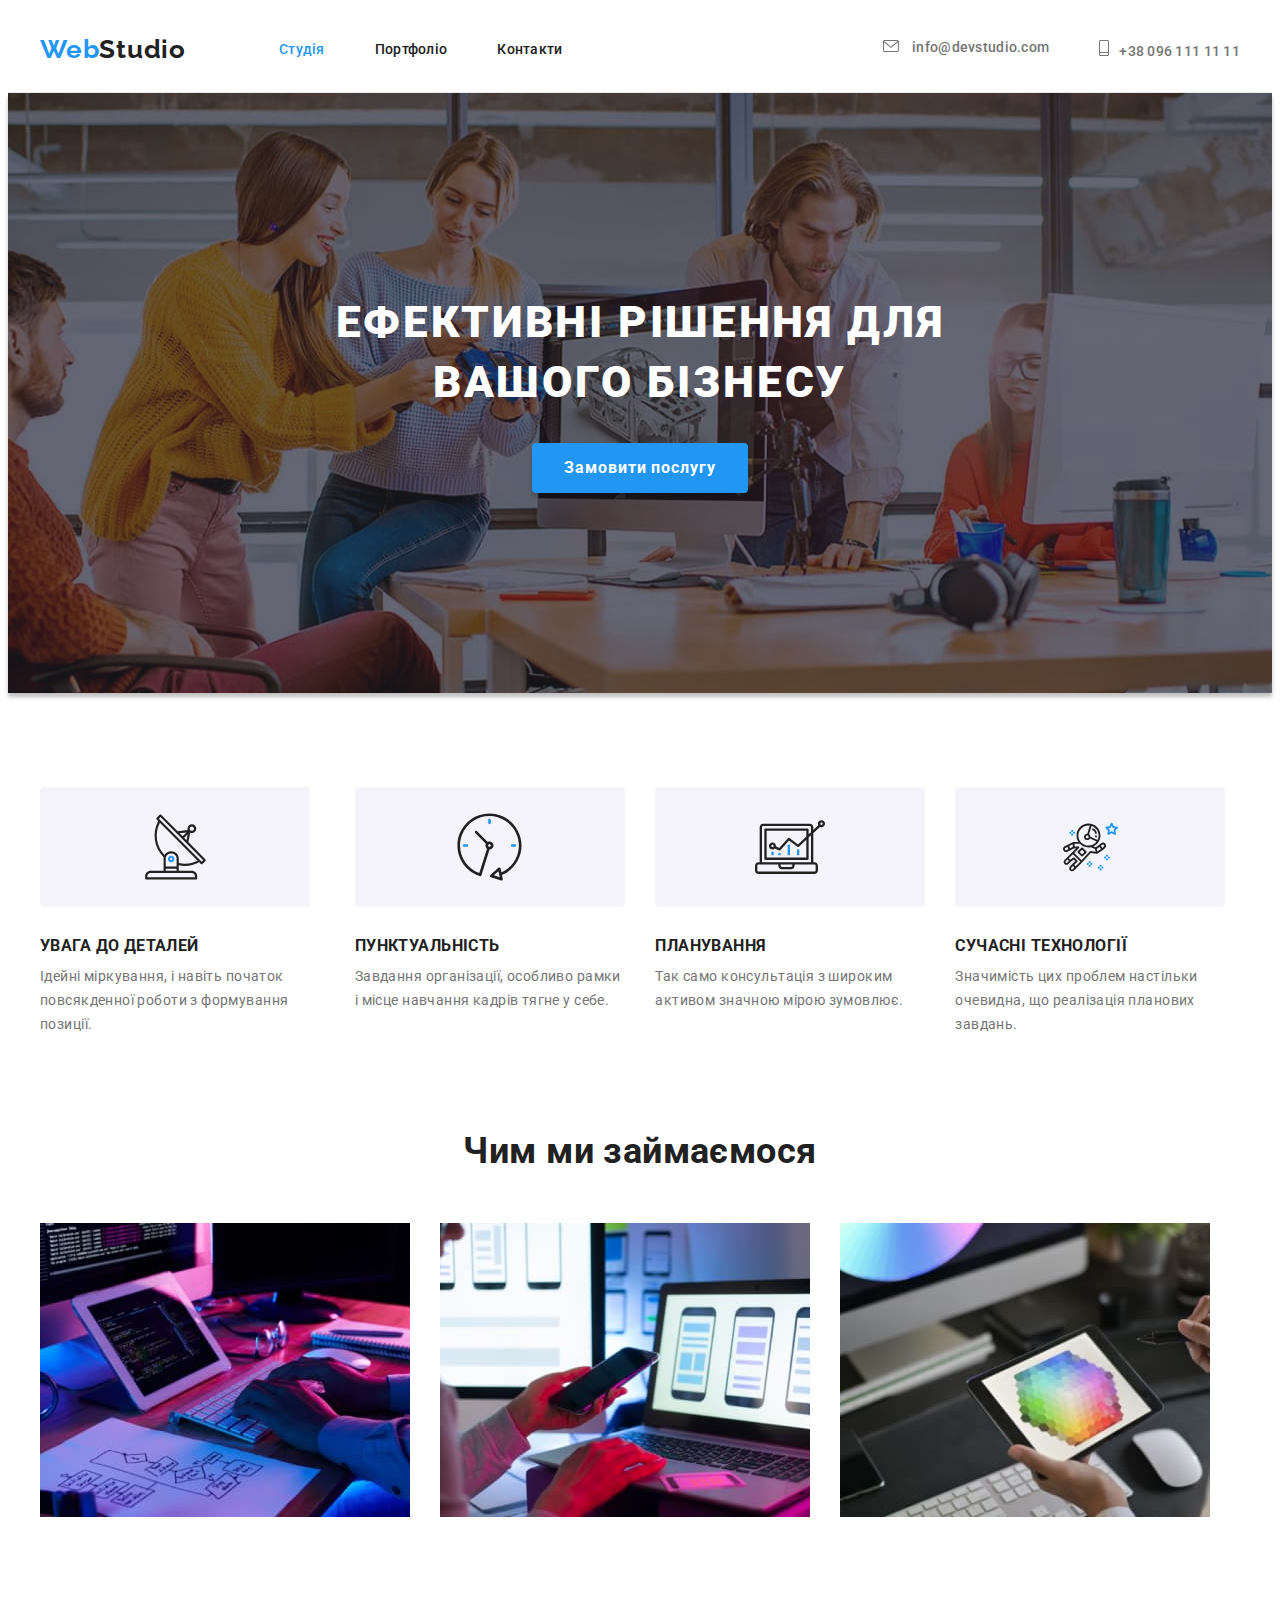
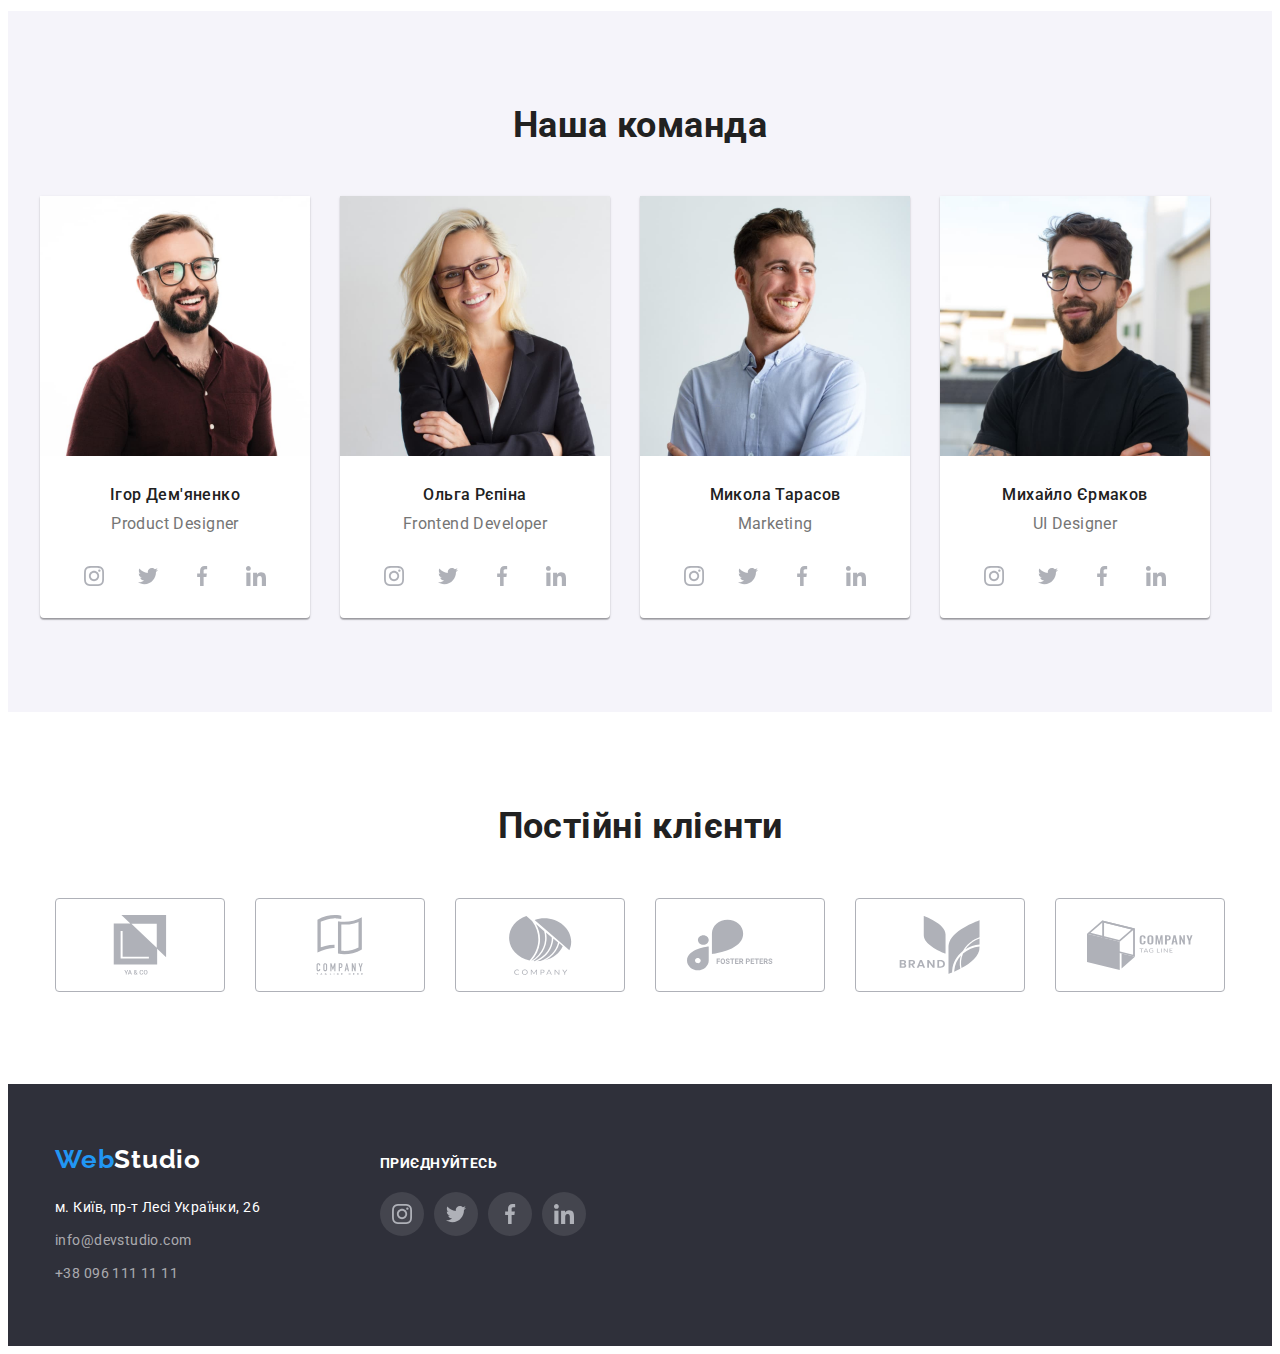
==== index.html @ 36c9669b "moved 04" ====
<!DOCTYPE html>
<html lang="uk">
<head>
    <meta charset="UTF-8">
    <meta http-equiv="X-UA-Compatible" content="IE=edge">
    <meta name="viewport" content="width=device-width, initial-scale=1.0">
    <title>WebStudio</title>
    <link rel="preconnect" href="https://fonts.googleapis.com">
    <link rel="preconnect" href="https://fonts.gstatic.com" crossorigin>
    <link href="https://fonts.googleapis.com/css2?family=Raleway:wght@700&family=Roboto:wght@400;500;700;900&display=swap" rel="stylesheet">
    <link rel="stylesheet" href="https://cdnjs.cloudflare.com/ajax/libs/modern-normalize/1.1.0/modern-normalize.min.css" integrity="sha512-wpPYUAdjBVSE4KJnH1VR1HeZfpl1ub8YT/NKx4PuQ5NmX2tKuGu6U/JRp5y+Y8XG2tV+wKQpNHVUX03MfMFn9Q==" crossorigin="anonymous" referrerpolicy="no-referrer" />
    <link rel="stylesheet" href="./css/styles.css">
</head>

<body>

    <!--Header-->
    <header class="header">
      <div class="container-header container">
     <nav class="header-nav">
       <a href="./index.html" class="header-logo link">Web<span class="header-accent">Studio</span></a>
        <ul class="header-list list">
            <li class="item"><a href="./index.html" class="header-link current link">Студія</a></li>
            <li class="item"><a href="./portfolio.html" class="header-link link">Портфоліо</a></li>
            <li class="item"><a href="./contacts.html" class="header-link link">Контакти</a></li>
        </ul>
     </nav>
     <ul class="header-contacts list">
        <li class="email-item item">
            <a href="mailto:info@devstudio.com" class="header-email link">
 <svg class="header-icon" width="16" height="12">
    <use href="./img/icons.svg#icon-envelope"></use>
 </svg> info@devstudio.com</a></li>
        <li class="tel-item item"> <a href="tel:+380961111111" class="header-tel link">
            <svg class="header-icon" width="10" height="16">
    <use href="./img/icons.svg#icon-telephone"></use>
 </svg>+38 096 111 11 11</a></li>
     </ul>
</div>
    </header>

    <main>

    <!--Section-Hero-->
    <section class="section hero-section">
            <div class="hero-box">
        <h1 class="hero-title">Ефективні рішення для вашого бізнесу</h1>
        </div>
        <button type="button" class="hero-btn">Замовити послугу</button>
    </section>

 <!--Section-About-->
        <section class="section">
            <div class="container about">
            <h2 class="visually-hidden about-name">Список</h2>
           <ul class="about-list list">
            <li class="about-item">
                <div class="about-icon"><svg class="antena-icon">
                    <use href="./img/icons.svg#icon-antenna"></use>
                </svg>
                </div>
                <h3 class="about-title">УВАГА ДО ДЕТАЛЕЙ</h3>
                  <p class="about-text">Ідейні міркування, і навіть початок повсякденної роботи з формування позиції.</p>
            </li>
            <li class="about-item">
                  <div class="about-icon"><svg class="clock-icon">
                    <use href="./img/icons.svg#icon-clock"></use>
                </svg>
                </div>
                <h3 class="about-title">ПУНКТУАЛЬНІСТЬ</h3>
                <p class="about-text">Завдання організації, особливо рамки і місце навчання кадрів тягне у себе.</p>
            </li>
            <li class="about-item">
                  <div class="about-icon"><svg class="diagram-icon">
                    <use href="./img/icons.svg#icon-diagram"></use>
                </svg>
                </div>
                <h3 class="about-title">ПЛАНУВАННЯ</h3>
                <p class="about-text">Так само консультація з широким активом значною мірою зумовлює.</p>
            </li>
            <li class="about-item">
                  <div class="about-icon"><svg class="astronaut-icon">
                    <use href="./img/icons.svg#icon-astronaut"></use>
                </svg>
                </div>
                <h3 class="about-title">СУЧАСНІ ТЕХНОЛОГІЇ</h3>
                <p class="about-text">Значимість цих проблем настільки очевидна, що реалізація планових завдань.</p>
            </li>
           </ul>
           </div>
        </section>

<!--Section-works-->
        <section class="section work-section no-padding">
            <div class="container work">
    <h2 class="work-title title">Чим ми займаємося</h2>
    <ul class="work-list list">
        <li class="work-item"><img src="./img/img1.jpg" alt="Фото 1" width="370"></li>
        <li class="work-item"><img src="./img/img2.jpg" alt="Фото 2" width="370"></li>
        <li class="work-item"><img src="./img/img3.jpg" alt="Фото 3" width="370"></li>
    </ul>
    </div>
</section>

<!--Command-->
<section class="section command-section">
    <div class="container command">
    <h2 class="command-title title">Наша команда</h2>
    <ul class="command-list list">
        <li class="command-item">
            <img class="command-img" src="./img/img_4.jpg" alt="Ігор Дем'яненко" width="270">
            <div class="command-wrap">
              <h3 class="command-name">Ігор Дем'яненко</h3>
                <p class="command-position">Product Designer</p>
                </div>
                   <ul class="command-soc-list list">
                    <li class="command-soc-item"><a href="#" class="command-soc-link link">
                        <svg width="20" height="20" class="command-soc-icons">
                        <use href="./img/icons.svg#icon-instagram-2"></use>
                        </svg>
                    </a>
                </li>
                    <li class="command-soc-item"><a href="#" class="command-soc-link link">
                      <svg width="20" height="20" class="command-soc-icons">
                      <use href="./img/icons.svg#icon-twitter"></use>
                        </svg>
                    </a>
                </li>
                    <li class="command-soc-item"><a href="#" class="command-soc-link link">
                <svg width="20" height="20" class="command-soc-icons">
                      <use href="./img/icons.svg#icon-facebook"></use>
                        </svg>
                    </a>
                </li>
                    <li class="command-soc-item"><a href="#" class="command-soc-link link">
                        <svg width="20" height="20" class="command-soc-icons">
                <use href="./img/icons.svg#icon-linkedin"></use>
                        </svg>
                    </a>
                </li>
                </ul>
        </li>
        <li class="command-item">
            <img class="command-img" src="./img/img_5.jpg" alt="Ольга Рєпіна" width="270">
            <div class="command-wrap">
              <h3 class="command-name">Ольга Рєпіна</h3>
                <p class="command-position">Frontend Developer</p>
                </div>
                <ul class="command-soc-list list">
                    <li class="command-soc-item"><a href="#" class="command-soc-link link">
                        <svg width="20" height="20" class="command-soc-icons">
                        <use href="./img/icons.svg#icon-instagram-2"></use>
                        </svg>
                    </a>
                </li>
                    <li class="command-soc-item"><a href="#" class="command-soc-link link">
                      <svg width="20" height="20" class="command-soc-icons">
                      <use href="./img/icons.svg#icon-twitter"></use>
                        </svg>
                    </a>
                </li>
                    <li class="command-soc-item"><a href="#" class="command-soc-link link">
                <svg width="20" height="20" class="command-soc-icons">
                      <use href="./img/icons.svg#icon-facebook"></use>
                        </svg>
                    </a>
                </li>
                    <li class="command-soc-item"><a href="#" class="command-soc-link link">
                        <svg width="20" height="20" class="command-soc-icons">
                <use href="./img/icons.svg#icon-linkedin"></use>
                        </svg>
                    </a>
                </li>
                </ul>
        </li>
        <li class="command-item">
            <img class="command-img" src="./img/img_6.jpg" alt="Микола Тарасов" width="270">
             <div class="command-wrap">
               <h3 class="command-name">Микола Тарасов</h3>
                 <p class="command-position">Marketing</p>
                 </div>
                    <ul class="command-soc-list list">
                    <li class="command-soc-item"><a href="#" class="command-soc-link link">
                        <svg width="20" height="20" class="command-soc-icons">
                        <use href="./img/icons.svg#icon-instagram-2"></use>
                        </svg>
                    </a>
                </li>
                    <li class="command-soc-item"><a href="#" class="command-soc-link link">
                      <svg width="20" height="20" class="command-soc-icons">
                      <use href="./img/icons.svg#icon-twitter"></use>
                        </svg>
                    </a>
                </li>
                    <li class="command-soc-item"><a href="#" class="command-soc-link link">
                <svg width="20" height="20" class="command-soc-icons">
                      <use href="./img/icons.svg#icon-facebook"></use>
                        </svg>
                    </a>
                </li>
                    <li class="command-soc-item"><a href="#" class="command-soc-link link">
                        <svg width="20" height="20" class="command-soc-icons">
                <use href="./img/icons.svg#icon-linkedin"></use>
                        </svg>
                    </a>
                </li>
                </ul>
        </li>
        <li class="command-item">
            <img class="command-img" src="./img/img_7.jpg" alt="Михайло Єрмаков" width="270">
             <div class="command-wrap">
               <h3 class="command-name">Михайло Єрмаков</h3>
                 <p class="command-position">UI Designer</p>
                </div>
                   <ul class="command-soc-list list">
                    <li class="command-soc-item"><a href="#" class="command-soc-link link">
                        <svg width="20" height="20" class="command-soc-icons">
                        <use href="./img/icons.svg#icon-instagram-2"></use>
                        </svg>
                    </a>
                </li>
                    <li class="command-soc-item"><a href="#" class="command-soc-link link">
                      <svg width="20" height="20" class="command-soc-icons">
                      <use href="./img/icons.svg#icon-twitter"></use>
                        </svg>
                    </a>
                </li>
                    <li class="command-soc-item"><a href="#" class="command-soc-link link">
                <svg width="20" height="20" class="command-soc-icons">
                      <use href="./img/icons.svg#icon-facebook"></use>
                        </svg>
                    </a>
                </li>
                    <li class="command-soc-item"><a href="#" class="command-soc-link link">
                        <svg width="20" height="20" class="command-soc-icons">
                <use href="./img/icons.svg#icon-linkedin"></use>
                        </svg>
                    </a>
                </li>
                </ul>
        </li>
    </ul>
    </div>
</section>

<!--Clients-->
<section class="section">
    <div class="container client">
<h2 class="client-title title">Постійні клієнти</h2>
<ul class="client-list list">
    <li class="client-item"><a href="#" class="client-link link">
        <svg width="106" height="60" class="client-icons">
                <use href="./img/icons.svg#icon-client1"></use>
                        </svg>
    </a>
    </li>
    <li class="client-item"><a href="#" class="client-link link">
        <svg width="106" height="60" class="client-icons">
                <use href="./img/icons.svg#icon-client2"></use>
                        </svg>
    </a>
    </li>
    <li class="client-item"><a href="#" class="client-link link">
        <svg width="106" height="60" class="client-icons">
                <use href="./img/icons.svg#icon-client3"></use>
                        </svg>
    </a>
    </li>
    <li class="client-item"><a href="#" class="client-link link">
        <svg width="106" height="60" class="client-icons">
                <use href="./img/icons.svg#icon-client4"></use>
                        </svg>
    </a>
    </li>
    <li class="client-item"><a href="#" class="client-link link">
        <svg width="106" height="60" class="client-icons">
                <use href="./img/icons.svg#icon-client5"></use>
                        </svg>
    </a>
    </li>
    <li class="client-item"><a href="#" class="client-link link">
        <svg width="106" height="60" class="client-icons">
                <use href="./img/icons.svg#icon-client6"></use>
                        </svg>
    </a>
    </li>
</ul>
</div>
</section>
    </main>

    <!---Footer-->
    <footer>
        <div class="container footer-container">
        <div class="container footer-adress">
       <a href="" class="footer-header-logo link">Web<span class="footet-header-accent">Studio</span>
    </a>
       <address class="contacts">
        <ul class="contacts-list list">
            <li class="contacts-item"><a href="https://goo.gl/maps/kqypcUHR1DSrL7YE8" rel="noopener nofollow noreferrer" class="contacts-address link list">м. Київ, пр-т Лесі Українки, 26</a></li>
            <li class="contacts-item"><a href="mailto:info@devstudio.com" class="contacts-email link">info@devstudio.com</a></li>
            <li class="contacts-item"><a href="tel:+380961111111" class="contacts-phone link">+38 096 111 11 11</a></li>
        </ul>
       </address>
       </div>
       <div class="footer-icons">
        <p class="footer-soc-text">приєднуйтесь</p>
                 <ul class="footer-soc-list list">
                    <li class="footer-soc-item"><a href="#" class="footer-soc-link link">
                        <svg width="20" height="20" class="footer-soc-icons">
                        <use href="./img/icons.svg#icon-instagram-2"></use>
                        </svg>
                    </a>
                </li>
                    <li class="footer-soc-item"><a href="#" class="footer-soc-link link">
                      <svg width="20" height="20" class="footer-soc-icons">
                      <use href="./img/icons.svg#icon-twitter"></use>
                        </svg>
                    </a>
                </li>
                    <li class="footer-soc-item"><a href="#" class="footer-soc-link link">
                <svg width="20" height="20" class="footer-soc-icons">
                      <use href="./img/icons.svg#icon-facebook"></use>
                        </svg>
                    </a>
                </li>
                    <li class="footer-soc-item"><a href="#" class="footer-soc-link link">
                        <svg width="20" height="20" class="footer-soc-icons">
                <use href="./img/icons.svg#icon-linkedin"></use>
                        </svg>
                    </a>
                </li>
                </ul>
       </div>
       </div>
    </footer>
</body>

</html>
---- css/styles.css ----
:root {
    --primary-text-color: #757575;
    --secondary-text-color: #212121;
    --main-background-color: #FFFFFF;
    --section-background-color: #F5F4FA;
    --accent-blue: #2196F3;
    --hero-background-color:#2F303A;
    --main-margin: 215px;
    --margin-between-items: 30px;
    --border-bottom: 1px solid #ECECEC;
    }

/* secondary text color 212121 */
/* primary text color 757575 */
/* main background white FFFFFF */
/* section background F5F4FA */
/* accent blue 2196F3 */
/* header + footer background 2F303A */
/* h1 FFFFFF */

p, h1, h2, h3, h4, h5, h6 {
margin: 0px;
}

ul,
ol {
margin: 0px;
padding: 0px;
}

button {
  cursor: pointer;
}
 img {
display: block;
  }

 body {
  font-family: "Roboto", sans-serif;
  background-color: var(--main-background-color);
  color: var(--primary-text-color);
  font-style: normal;
  font-weight: 400;
  font-size: 14px;
  line-height: 1.71;
  letter-spacing: 0.03em;
 }

 /*----------Universal classes-------*/

 
 section {
  padding-top: 94px;
  padding-bottom: 94px;
 }
.container {
  width: 1200px;
  margin: 0px auto;
  padding: 0 15px;
}

 /* ---- Universal -----*/
.link {
  text-decoration: none;
}

.list {
  list-style: none;
}

.visually-hidden  {
  position: absolute;
  width: 1px;
  height: 1px;
  margin: -1px;
  border: 0;
  padding: 0;
  white-space: nowrap;
  overflow: hidden;
}

/*------- HEADER -----*/
.header {
border-bottom: var(--border-bottom)
}

.container-header {
  display: flex;
  align-items: center;
}

.header-nav {
  display: flex;
  align-items: center;
}

.header-logo {
margin-right: 93px;

font-family: 'Raleway', sans-serif;
font-weight: 700;
font-size: 26px;
line-height: 1.2;
letter-spacing: 0.03em;
color: var(--accent-blue);
}

.header-list {
  display: flex;
}

.header-list .link {
display: block;
padding-top: 32px;
padding-bottom: 32px;

font-weight: 500;
line-height: 1.14;
letter-spacing: 0.02em;
color: var(--secondary-text-color);
}

.header-list .item + .item {
  margin-left: 50px;
 }

.header-contacts {
 display: flex;
 margin-left: auto;

}

.header-contacts .item + .item {
margin-left: 50px;
}
.header-contacts .link {
display: block;
padding-top: 32px;
padding-bottom: 32px;

line-height: 1.14;
letter-spacing: 0.02em;
color: var(--primary-text-color);
}

.header-accent {
  color: var(--secondary-text-color);
}

.header-list .header-link:hover,
.header-list .header-link:active,
.header-list .header-link:focus
 {
  color: var(--accent-blue);
}

.header-list .current {
  color: var(--accent-blue);
}

.header-email:hover,
.header-email:focus {
  color: var(--accent-blue);
}

.header-tel:hover,
.header-tel:focus  {
 color: var(--accent-blue);
}

.header-email,
.header-tel {
 content: "";
  justify-content: center;
  align-items: center;

  font-weight: 500;
  color: var(--primary-text-color);
}

.header-icon:hover
.header-icon:focus {
  color: var(--accent-blue);
}
.header-icon {
  display: inline-flex;
  margin-right: 10px;
  fill: currentColor;
  align-content: center;
  justify-content: center;
  align-items: center;
}


/*------HERO---------------*/
.hero-section {
padding-top: 200px;
padding-bottom: 200px;
margin-left: auto;
margin-right: auto;
text-align: center;

background-image: linear-gradient(rgba(47, 48, 58, 0.4),
 rgba(47, 48, 58, 0.4)), url(../img/hero_img.jpg);
background-repeat: no-repeat;
background-size: cover;
background-position: center;
background-color:  #C4C4C4;
box-shadow: 0px 4px 4px rgba(0, 0, 0, 0.25);
max-width: 1600px;
margin: 0 auto;
}


.hero-box {
margin-bottom: var(--margin-between-items);
}

.hero-title {
max-width: 696px;
margin: 0 auto;

font-weight: 900;
font-size: 44px;
line-height: 1.36;
letter-spacing: 0.06em;
text-transform: uppercase;
color: var(--main-background-color);
}

.hero-btn {
font-family: inherit;
font-weight: 700;
font-size: 16px;
line-height: 1.87;
letter-spacing: 0.06em;
color: var(--main-background-color);
background-color: var(--accent-blue);
box-shadow: 0px 4px 4px rgba(0, 0, 0, 0.15);
border-radius: 4px;
border: none;

padding: 10px 32px;
display:block;
margin-left: auto;
margin-right: auto;
}

.hero-btn:hover,
.hero-btn:focus
.hero-btn:active {
background: #188CE8;
}

/*-----------ABOUT-------*/

.about-list {
display: flex;
}

.about-title {
margin-bottom: 10px;

line-height: 1.14;
color: var(--secondary-text-color);
}

.about-item:not(:last-child) {
margin-right: var(--margin-between-items);
}
.about-icon {
 display: flex;
 content: "";
 align-content: center;
 justify-content: center;
 width: 270px;
 height: 120px;
 background-color: var(--section-background-color);
 margin-bottom: 30px;
 border-radius: 4px;
}

.antena-icon {
  width: 65px;
}
.clock-icon {
width: 67px;
}
.diagram-icon {
width: 70px;
}
.astronaut-icon {
width: 55px;
}

/*align-items: center;
  justify-content: center;

.about-item::before {
  display: block;
  content: "";
  height: 120px;
  background-size: contain;
  background-repeat: no-repeat;
  background-position: center;
  background-color: var(--section-background-color);
  margin-bottom: 30px;
}
width="65" heigh="70
.antena-icon::before {
  background-image: url(../img/antenna.svg);
  background-size: 65px 70px;
}
.clock-icon::before {
  background-image: url(../img/clock.svg);
   background-size:  67px 70px;
}
.diagram-icon::before {
  background-image: url(../img/diagram.svg);
  background-size: 70px 54px;
}
.autronaut-icon::before {
background-image: url(../img/astronaut.svg);
  background-size: 55px 61px;
}*/

/*-----------WORK-------*/
.no-padding {
  padding-top: 0px;
}
.work-list {
  display: flex;
}
.work-item:not(:last-child) {
  margin-right: var(--margin-between-items);
}
.work-title,
.footer-title,
.command-title,
.client-title  {
font-size: 36px;
line-height: 1.16;
text-align: center;
color: var(--secondary-text-color);
}

.work-title {
  margin-bottom: 50px;
}

/*-----------Command-----------*/
.command-section {
background-color: var(--section-background-color);
}
.command-img {
background: url(4853.jpg);
border-radius: 0px;
}
.command-title{
  margin-bottom: 50px;
}

.command-list {
  display: flex;
}

.command-item {
background: var(--main-background-color);
box-shadow: 0px 1px 3px rgba(0, 0, 0, 0.12), 0px 1px 1px rgba(0, 0, 0, 0.14), 0px 2px 1px rgba(0, 0, 0, 0.2);
border-radius: 0px 0px 4px 4px;
}

.command-item:not(:last-child) {
margin-right: var(--margin-between-items);
}
.command-name {
margin-bottom: 10px;
padding-top: var(--margin-between-items);

font-weight: 500;
font-size: 16px;
line-height: 1.18;
text-align: center;
color: var(--secondary-text-color);

}

.command-position {
/*padding-bottom: var(--margin-between-items);*/
font-size: 16px;
line-height: 1.18;
text-align: center;
}

.command-wrap {
/* padding: 20px 24px;
 margin-bottom: 16px;*/

}
.command-soc-list {
  display: flex;
  justify-content: center;
  align-items: center;
 margin: 20px 24px; 
}

.command-soc-item {
  width: 44px;
  height: 44px;
}
.command-soc-item:not(:last-child) {
margin-right: 10px;
}
.command-soc-link {
  display: flex;
  justify-content: center;
  align-items: center;
  width: 100%;
  height: 100%;
border-radius: 50%;
color: #afb1b8;
}

.command-soc-link:hover {
  background-color: var(--accent-blue);
  color: var(--main-background-color);
}

.command-soc-icons {
  fill: currentColor;
}

/*-------------Clients-------*/
.client-title {
  margin-bottom: 50px;
}
.client-list {
  display: flex;
justify-content: center;
}
.client-link {
    display: flex;
    max-width: 100%;
    height: 100%;
    align-items: center;
    justify-content: center;
    border: 1px solid #AFB1B8;
    border-radius: 4px;
    fill: #AFB1B8;
}
.client-item {
  width: 170px;
  height: 92px;
}
.client-icon {
  color: var(--primary-text-color);
}
.client-item:not(:last-child) {
margin-right: var(--margin-between-items);
}

.client-item:focus,
.client-item:hover,
.client-link:focus,
.client-link:hover {
  fill: var(--accent-blue);
  border-color: var(--accent-blue);
}


/* ------CONTACTS------*/
footer {
background-color: var(--hero-background-color);
padding: 60px 0;
}
.footer-container {
  display: flex;
  align-items: baseline;
}
.footer-adress {
  display: inline-block;
  flex-direction: column;
  max-width: 240px;
  margin-left: 0;
  margin-right: 70px;
}
.footer-icons {
}

.footer-header-logo {
font-family: 'Raleway', sans-serif;
font-weight: 700;
font-size: 26px;
line-height: 1.2;
letter-spacing: 0.03em;
color: var(--accent-blue);
}
.footet-header-accent {
color: var(--main-background-color);
}
.contacts {
font-style: normal;
margin-top: 20px;
}

.contacts-email,
.contacts-phone,
.contacts-address
 {
color: rgba(255, 255, 255, 0.6);
}
.contacts-address {
color: var(--main-background-color);
}

.contacts-item:not(:last-child) {
margin-bottom: 9px;
}

.footer-soc-text {
font-weight: 700;
font-size: 14px;
line-height: 1.14;
letter-spacing: 0.03em;
text-transform: uppercase;
color: var(--main-background-color);
margin-bottom: 20px;
}

.footer-soc-list {
  display: flex;
  justify-content: center;
  align-items: center;
}

.footer-soc-item {
  width: 44px;
  height: 44px;
}
.footer-soc-item:not(:last-child) {
margin-right: 10px;
}
.footer-soc-link {
  display: flex;
  justify-content: center;
  align-items: center;
  width: 100%;
  height: 100%;
border-radius: 50%;
color: #afb1b8;
background-color:rgba(255, 255, 255, 0.1);;
}

.footer-soc-link:hover {
  background-color: var(--accent-blue);
  color: var(--main-background-color);
}

.footer-soc-icons {
  fill: currentColor;
}

/*-----------PORTFOLIO--------*/
/*-----------PORTFOLIO_ABOUT--------*/

.navidation-list {
 display: flex;
 justify-content: center;
 margin-bottom: 50px
 }

 .navidation-list .navidation-item + .navidation-item {
  margin-left: 8px;
 }
 
.navidation-btn {
padding: 6px 22px;
font-family: inherit;
font-weight: 500;
font-size: 16px;
line-height: 1.62;
color: var(--secondary-text-color);
cursor: pointer;
background: var(--section-background-color);
border-radius: 4px;
border: none;
}

.navidation-btn:hover,
.navidation-btn:focus,
.navidation-btn:active  {
background-color: var(--accent-blue);
color: var(--section-background-color);
box-shadow: 0px 3px 1px rgba(0, 0, 0, 0.1), 0px 1px 2px rgba(0, 0, 0, 0.08), 0px 2px 2px rgba(0, 0, 0, 0.12);
}

.container-about {
  margin-bottom: 50px;
}

/*-----------PORTFOLIO_WORKS--------*/

.portfolio-list {
  display: flex;
  flex-wrap: wrap;
}


.portfolio-item {
width: calc((100% - 60px)/3);
margin-right: var(--margin-between-items);
margin-bottom: var(--margin-between-items);
}

.portfolio-item:nth-child(3n) {
margin-right: 0px;
}
.portfolio-item:nth-last-child(-n + 3) {
margin-bottom: 0;
}
.portfolio-link {
  display: block;
}

.portfolio-link.link:hover,
.portfolio-link.link:focus {
  box-shadow: 0px 1px 1px rgba(0, 0, 0, 0.12),
  0px 4px 4px rgba(0, 0, 0, 0.06), 1px 4px 6px rgba(0, 0, 0, 0.16);
}
.portfolio-title {
font-weight: 700;
font-size: 18px;
line-height: 2;
letter-spacing: 0.06em;
color: var(--secondary-text-color);
margin-bottom: 4px;
}

.portfolio-name {
font-size: 16px;
line-height: 1.88;
letter-spacing: 0.03em;
color: var(--primary-text-color)
}

.portfol-wrap {
padding: 20px 24px;
border-left: 1px solid #EEEEEE;
border-bottom: 1px solid #EEEEEE;
border-right: 1px solid #EEEEEE;
width: 370px;
}

/*--Footer--*/

.contacts-email:hover,
.contacts-email:focus {
color: var(--accent-blue);
}
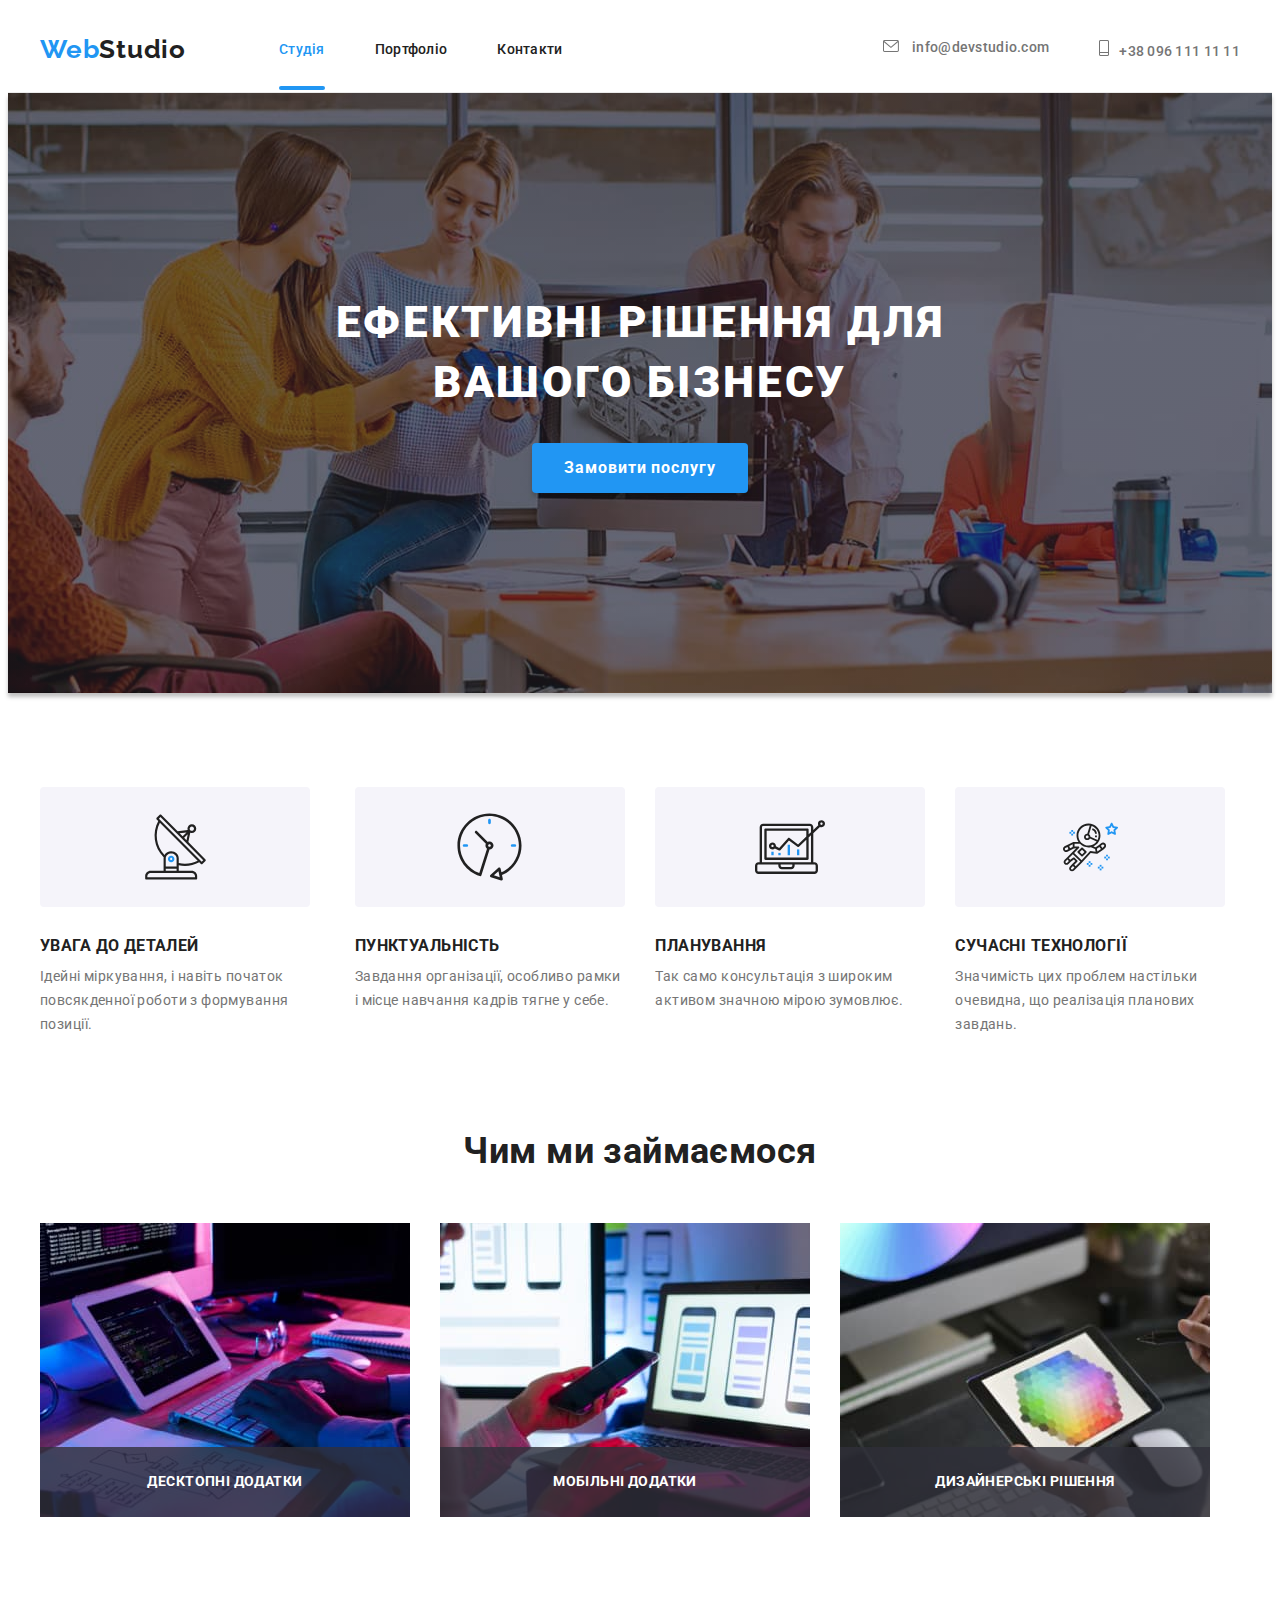
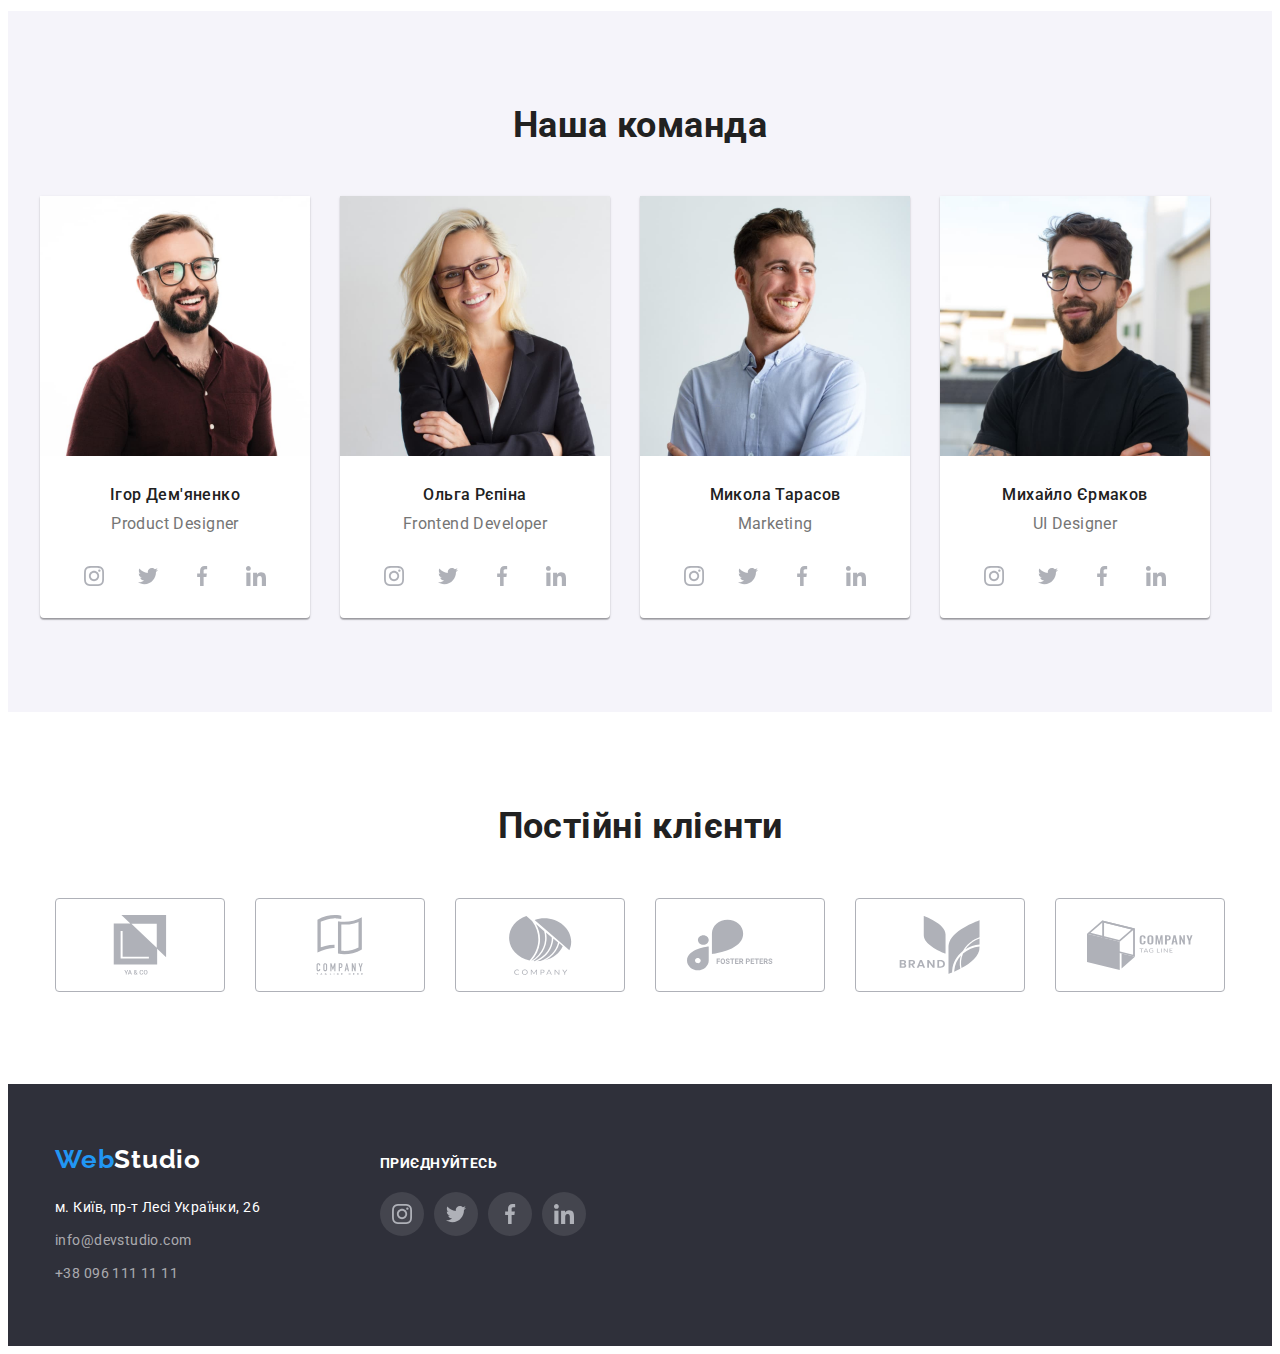
==== commit 74e0cd8e: "task 5 added" ====
--- a/index.html
+++ b/index.html
@@ -9,6 +9,11 @@
     <link rel="preconnect" href="https://fonts.gstatic.com" crossorigin>
     <link href="https://fonts.googleapis.com/css2?family=Raleway:wght@700&family=Roboto:wght@400;500;700;900&display=swap" rel="stylesheet">
     <link rel="stylesheet" href="https://cdnjs.cloudflare.com/ajax/libs/modern-normalize/1.1.0/modern-normalize.min.css" integrity="sha512-wpPYUAdjBVSE4KJnH1VR1HeZfpl1ub8YT/NKx4PuQ5NmX2tKuGu6U/JRp5y+Y8XG2tV+wKQpNHVUX03MfMFn9Q==" crossorigin="anonymous" referrerpolicy="no-referrer" />
+    <link
+    rel="stylesheet"
+    href="https://cdnjs.cloudflare.com/ajax/libs/animate.css/4.1.1/animate.min.css"
+  />
+  <link href="https://unpkg.com/aos@2.3.1/dist/aos.css" rel="stylesheet">
     <link rel="stylesheet" href="./css/styles.css">
 </head>
 
@@ -46,7 +51,8 @@
             <div class="hero-box">
         <h1 class="hero-title">Ефективні рішення для вашого бізнесу</h1>
         </div>
-        <button type="button" class="hero-btn">Замовити послугу</button>
+        <button type="button" class="hero-btn" data-modal-open>Замовити послугу</button>
+        </div>
     </section>
 
  <!--Section-About-->
@@ -87,7 +93,6 @@
                 <p class="about-text">Значимість цих проблем настільки очевидна, що реалізація планових завдань.</p>
             </li>
            </ul>
-           </div>
         </section>
 
 <!--Section-works-->
@@ -95,9 +100,24 @@
             <div class="container work">
     <h2 class="work-title title">Чим ми займаємося</h2>
     <ul class="work-list list">
-        <li class="work-item"><img src="./img/img1.jpg" alt="Фото 1" width="370"></li>
-        <li class="work-item"><img src="./img/img2.jpg" alt="Фото 2" width="370"></li>
-        <li class="work-item"><img src="./img/img3.jpg" alt="Фото 3" width="370"></li>
+        <li class="work-item">
+            <div class="work-item-wrap">
+            <img src="./img/img1.jpg" alt="Фото 1" width="370">
+            <p class="work-item-text">Десктопні додатки</p>
+            </div>
+        </li>
+        <li class="work-item">
+            <div class="work-item-wrap">
+            <img src="./img/img2.jpg" alt="Фото 2" width="370">
+            <p class="work-item-text">Мобільні додатки</p>
+            </div>
+        </li>
+        <li class="work-item">
+             <div class="work-item-wrap">
+            <img src="./img/img3.jpg" alt="Фото 3" width="370">
+            <p class="work-item-text">Дизайнерські рішення</p>
+             </div>
+        </li>
     </ul>
     </div>
 </section>
@@ -334,6 +354,23 @@
        </div>
        </div>
     </footer>
+
+     <div class="backdrop is-hidden" data-modal>
+            <div class="modal">
+                <button type="button" class="modal-close-button" data-modal-close>
+                    <svg width="18" height="18">
+                        <use href="./img/icons.svg#ion-close-black"></use>
+                    </svg>
+                </button>
+            </div>
+           </div>
+
+    <script src="https://unpkg.com/aos@2.3.1/dist/aos.js"></script>
+<script>
+  AOS.init();
+</script>
+<script src="./js/modal.js">
+</script>
 </body>
 
 </html>--- a/css/styles.css
+++ b/css/styles.css
@@ -118,21 +118,37 @@
 line-height: 1.14;
 letter-spacing: 0.02em;
 color: var(--secondary-text-color);
+
+transition: color 250ms cubic-bezier(0.4, 0, 0.2, 1);
 }
 
 .header-list .item + .item {
   margin-left: 50px;
  }
+.item {
+  position: relative;
+}
+.header-link.current::after {
+  content: "";
+  position: absolute;
+  width: 100%;
+  height: 4px;
+  bottom: 0;
+  left: 0;
+  background: var(--accent-blue);
+  border-radius: 2px;
+}
+
 
 .header-contacts {
  display: flex;
  margin-left: auto;
-
 }
 
 .header-contacts .item + .item {
 margin-left: 50px;
 }
+
 .header-contacts .link {
 display: block;
 padding-top: 32px;
@@ -141,6 +157,8 @@
 line-height: 1.14;
 letter-spacing: 0.02em;
 color: var(--primary-text-color);
+
+transition: color 250ms cubic-bezier(0.4, 0, 0.2, 1);
 }
 
 .header-accent {
@@ -347,6 +365,28 @@
 .work-title {
   margin-bottom: 50px;
 }
+.work-item-wrap {
+  position: relative;
+}
+.work-item-text {
+  position: absolute;
+  bottom:0;
+  width: 370px;
+  height: 70px;
+  display: flex;
+  align-items: center;
+  justify-content: center;
+
+font-weight: 700;
+font-size: 14px;
+line-height: 1.14;
+text-align: center;
+letter-spacing: 0.03em;
+text-transform: uppercase;
+color: var(--main-background-color);
+background-color:  rgba(47, 48, 58, 0.8);
+
+}
 
 /*-----------Command-----------*/
 .command-section {
@@ -386,15 +426,12 @@
 }
 
 .command-position {
-/*padding-bottom: var(--margin-between-items);*/
 font-size: 16px;
 line-height: 1.18;
 text-align: center;
 }
 
 .command-wrap {
-/* padding: 20px 24px;
- margin-bottom: 16px;*/
 
 }
 .command-soc-list {
@@ -419,6 +456,9 @@
   height: 100%;
 border-radius: 50%;
 color: #afb1b8;
+
+transition: background-color 250ms cubic-bezier(0.4, 0, 0.2, 1), 
+color 250ms cubic-bezier(0.4, 0, 0.2, 1);
 }
 
 .command-soc-link:hover {
@@ -447,6 +487,9 @@
     border: 1px solid #AFB1B8;
     border-radius: 4px;
     fill: #AFB1B8;
+
+    transition: fill 250ms cubic-bezier(0.4, 0, 0.2, 1), 
+    border-color 250ms cubic-bezier(0.4, 0, 0.2, 1);
 }
 .client-item {
   width: 170px;
@@ -483,8 +526,6 @@
   max-width: 240px;
   margin-left: 0;
   margin-right: 70px;
-}
-.footer-icons {
 }
 
 .footer-header-logo {
@@ -548,7 +589,10 @@
   height: 100%;
 border-radius: 50%;
 color: #afb1b8;
-background-color:rgba(255, 255, 255, 0.1);;
+background-color:rgba(255, 255, 255, 0.1);
+
+transition: background-color 250ms cubic-bezier(0.4, 0, 0.2, 1), 
+color 250ms cubic-bezier(0.4, 0, 0.2, 1);
 }
 
 .footer-soc-link:hover {
@@ -558,6 +602,55 @@
 
 .footer-soc-icons {
   fill: currentColor;
+}
+/*-----------MODAL_WINDOW--------*/
+
+
+.backdrop {
+  position: fixed;
+  top:0;
+  left:0;
+  width: 100%;
+  height: 100%;
+background-color: rgba(0, 0, 0, 0.2);
+
+transition: opacity 250ms cubic-bezier(0.4, 0, 0.2, 1),
+visibility 250ms cubic-bezier(0.4, 0, 0.2, 1);
+}
+.modal {
+position: absolute;
+top: 50%;
+left: 50%;
+transform: translate(-50%, -50%) scaleY(1);
+
+width: 528px;
+min-height: 581px;
+box-shadow: 0px 1px 3px rgba(0, 0, 0, 0.12), 0px 1px 1px rgba(0, 0, 0, 0.14), 0px 2px 1px rgba(0, 0, 0, 0.2);
+border-radius: 4px;
+padding: 40px;
+background-color: var(--main-background-color);
+
+transition: transform 250ms cubic-bezier(0.4, 0, 0.2, 1);
+}
+.backdrop.is-hidden {
+  opacity: 0;
+  visibility: hidden;
+  pointer-events: none;
+}
+.backdrop.is-hidden.modal {
+transform: translate(-50%, -50%) scaleY(0);
+}
+
+.modal-close-button {
+position: absolute;
+right: 8px;
+top: 8px;
+background: var(--main-background-color);
+border: 1px solid rgba(0, 0, 0, 0.1);
+border-radius: 50%;
+display: flex;
+align-items: center;
+justify-content: center;
 }
 
 /*-----------PORTFOLIO--------*/
@@ -581,9 +674,13 @@
 line-height: 1.62;
 color: var(--secondary-text-color);
 cursor: pointer;
-background: var(--section-background-color);
+background-color: var(--section-background-color);
 border-radius: 4px;
 border: none;
+
+transition: background-color 250ms cubic-bezier(0.4, 0, 0.2, 1), 
+color 250ms cubic-bezier(0.4, 0, 0.2, 1), 
+box-shadow 250ms cubic-bezier(0.4, 0, 0.2, 1);
 }
 
 .navidation-btn:hover,
@@ -621,6 +718,31 @@
 .portfolio-link {
   display: block;
 }
+.portfolio-item:hover .portfolio-cover-text{
+  transform: translateY(0);
+}
+
+.portfolio-img-wrap {
+ position: relative;
+ overflow: hidden;
+}
+.portfolio-cover-text {
+  position: absolute;
+  top: 0;
+  padding: 63px 24px;
+  height: 100%;
+  font-size: 18px;
+  line-height: 1.56;
+  color: var(--main-background-color);
+  background-color: var(--accent-blue);
+
+  transform: translateY(100%);
+  transition: transform 250ms cubic-bezier(0.4, 0, 0.2, 1);
+}
+/*.portfolio-cover-text.is-hidden {
+ opacity: 0;
+ pointer-events: none;
+}*/
 
 .portfolio-link.link:hover,
 .portfolio-link.link:focus {
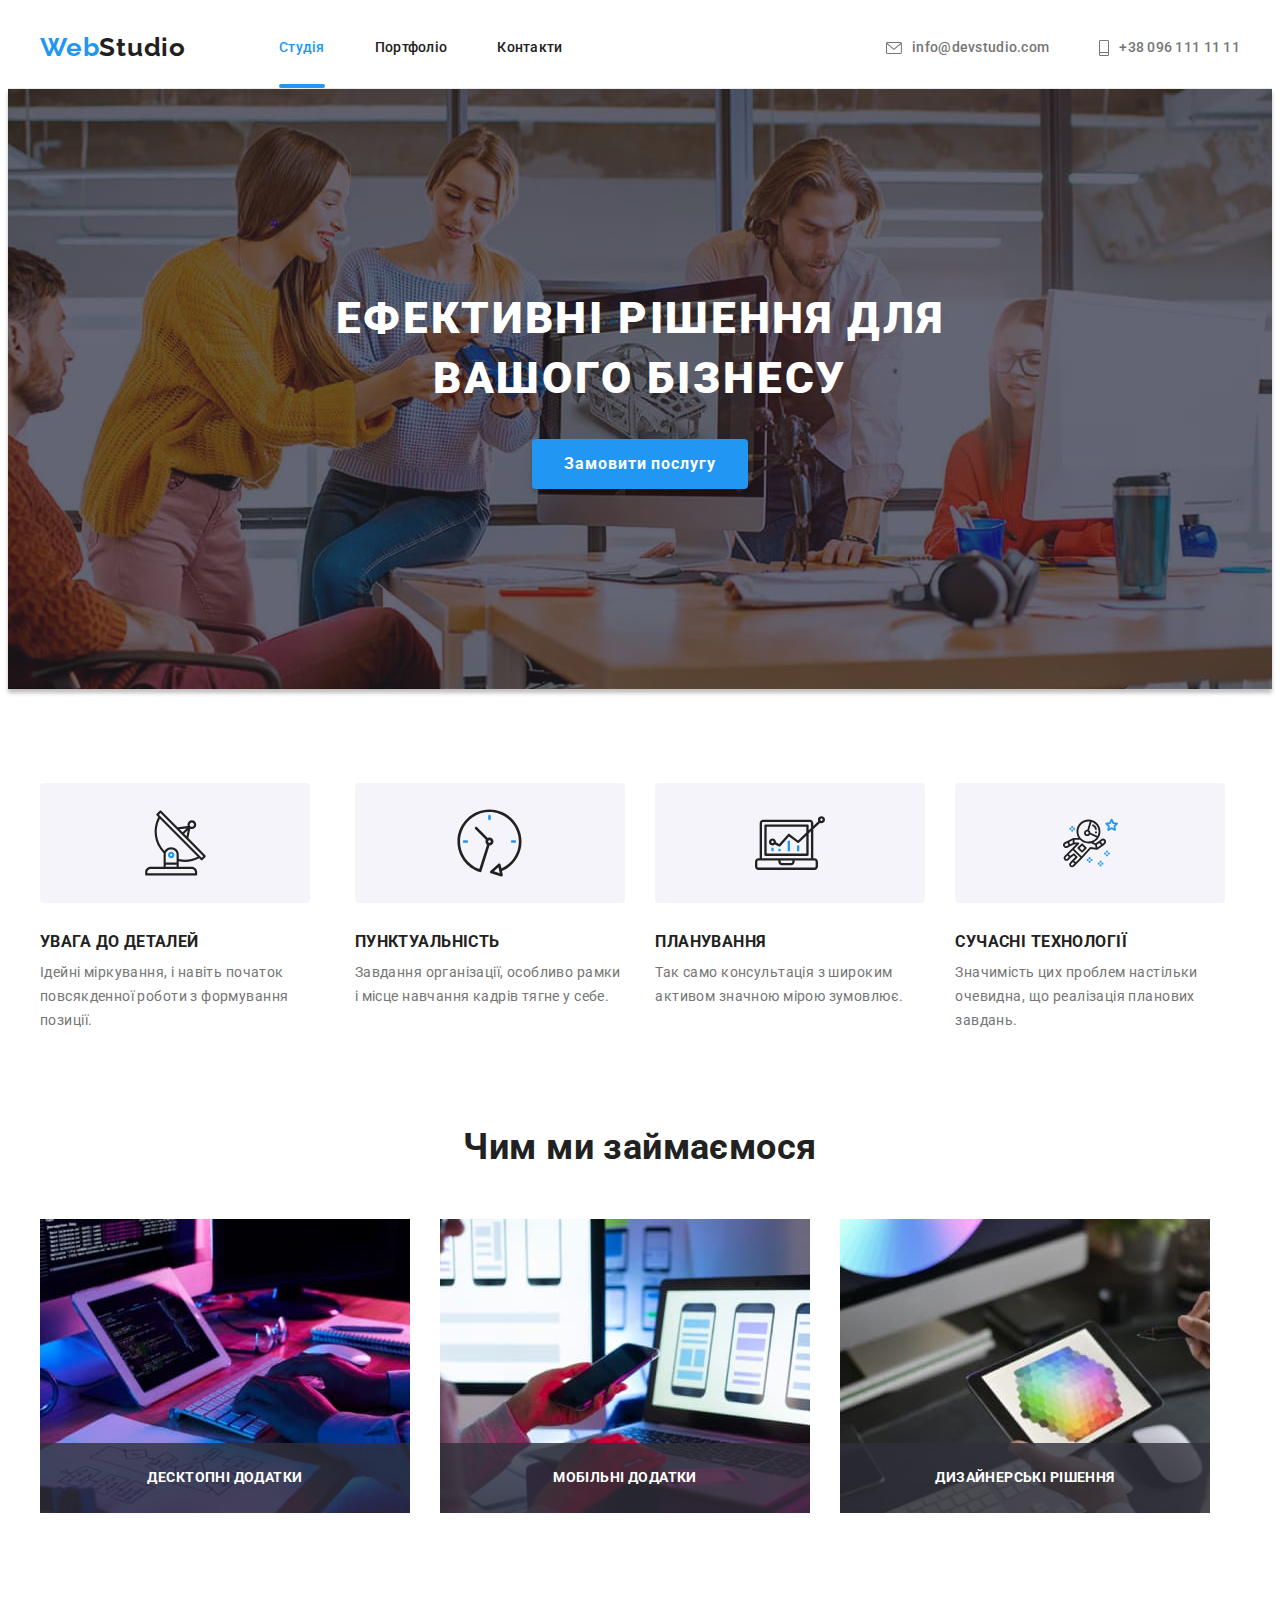
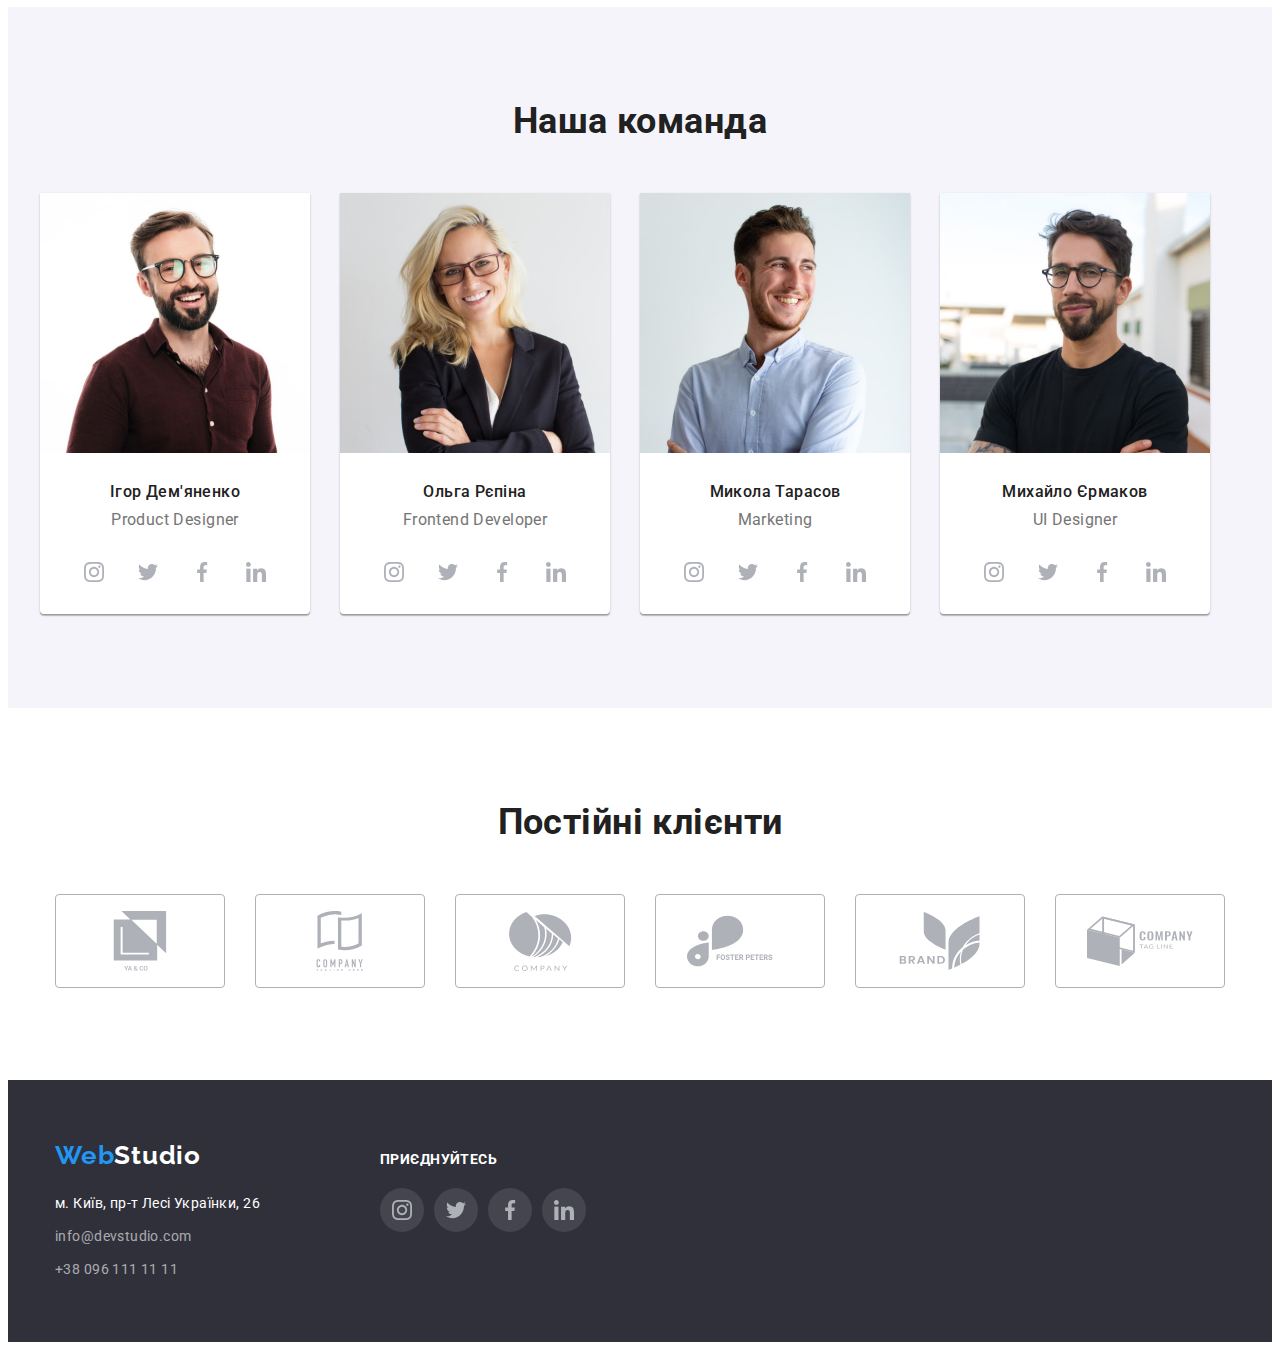
==== commit be51e568: "corrections done" ====
--- a/index.html
+++ b/index.html
@@ -354,7 +354,8 @@
        </div>
        </div>
     </footer>
-
+    
+<!--MODAL-WINDOW-->
      <div class="backdrop is-hidden" data-modal>
             <div class="modal">
                 <button type="button" class="modal-close-button" data-modal-close>
--- a/css/styles.css
+++ b/css/styles.css
@@ -143,6 +143,7 @@
 .header-contacts {
  display: flex;
  margin-left: auto;
+ align-items: center;
 }
 
 .header-contacts .item + .item {
@@ -150,7 +151,8 @@
 }
 
 .header-contacts .link {
-display: block;
+display: flex;
+align-items: center;
 padding-top: 32px;
 padding-bottom: 32px;
 
@@ -385,7 +387,6 @@
 text-transform: uppercase;
 color: var(--main-background-color);
 background-color:  rgba(47, 48, 58, 0.8);
-
 }
 
 /*-----------Command-----------*/
@@ -511,7 +512,7 @@
 }
 
 
-/* ------CONTACTS------*/
+/*--Footer--*/
 footer {
 background-color: var(--hero-background-color);
 padding: 60px 0;
@@ -545,10 +546,11 @@
 }
 
 .contacts-email,
-.contacts-phone,
-.contacts-address
+.contacts-phone
  {
 color: rgba(255, 255, 255, 0.6);
+
+transition: color 250ms cubic-bezier(0.4, 0, 0.2, 1);
 }
 .contacts-address {
 color: var(--main-background-color);
@@ -556,6 +558,17 @@
 
 .contacts-item:not(:last-child) {
 margin-bottom: 9px;
+}
+
+
+.contacts-email:hover,
+.contacts-email:focus {
+color: var(--accent-blue);
+}
+
+.contacts-phone:hover,
+.contacts-phone:focus {
+  color: var(--accent-blue);
 }
 
 .footer-soc-text {
@@ -621,13 +634,12 @@
 position: absolute;
 top: 50%;
 left: 50%;
-transform: translate(-50%, -50%) scaleY(1);
+transform: translate(-50%, -50%) scaleY(1) rotate(0);
 
 width: 528px;
 min-height: 581px;
 box-shadow: 0px 1px 3px rgba(0, 0, 0, 0.12), 0px 1px 1px rgba(0, 0, 0, 0.14), 0px 2px 1px rgba(0, 0, 0, 0.2);
 border-radius: 4px;
-padding: 40px;
 background-color: var(--main-background-color);
 
 transition: transform 250ms cubic-bezier(0.4, 0, 0.2, 1);
@@ -637,8 +649,8 @@
   visibility: hidden;
   pointer-events: none;
 }
-.backdrop.is-hidden.modal {
-transform: translate(-50%, -50%) scaleY(0);
+.is-hidden .modal {
+transform: translate(-50%, -50%) scaleY(0) rotate(-180deg);
 }
 
 .modal-close-button {
@@ -647,6 +659,8 @@
 top: 8px;
 background: var(--main-background-color);
 border: 1px solid rgba(0, 0, 0, 0.1);
+width: 30px;
+height: 30px;
 border-radius: 50%;
 display: flex;
 align-items: center;
@@ -773,10 +787,3 @@
 width: 370px;
 }
 
-/*--Footer--*/
-
-.contacts-email:hover,
-.contacts-email:focus {
-color: var(--accent-blue);
-}
-
